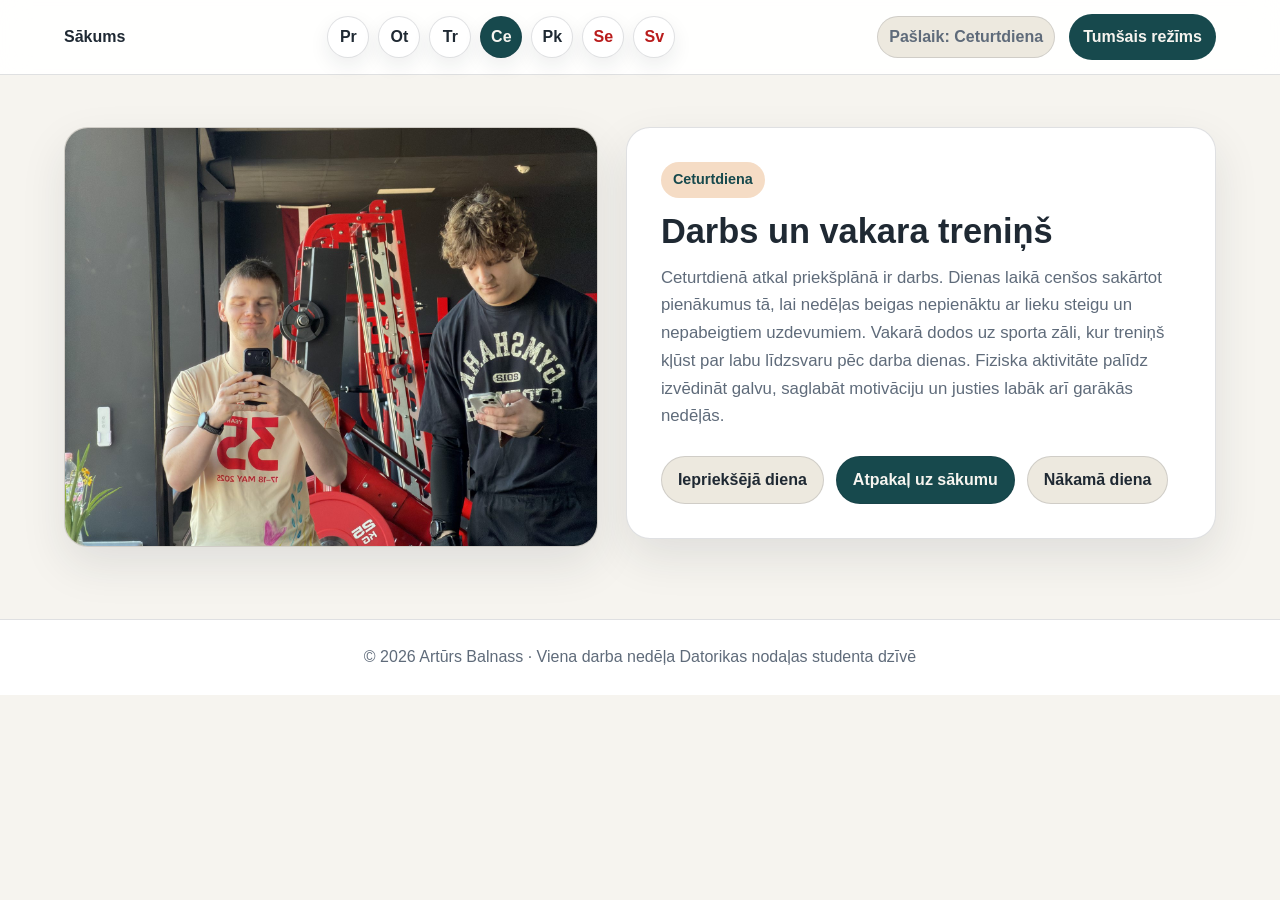
==== days/ceturtdiena.html @ 0cfbced4 "Iespējams pēdējais" ====
<!DOCTYPE html>
<html lang="lv">
<head>
  <meta charset="UTF-8" />
  <meta name="viewport" content="width=device-width, initial-scale=1.0" />
  <title>Ceturtdiena - Darbs un vakara treniņš</title>
  <link rel="stylesheet" href="../assets/css/styles.css" />
</head>
<body data-page="ceturtdiena">
  <a class="skip-link" href="#saturs">Pāriet uz saturu</a>

  <div class="topbar">
    <div class="topbar-inner">
      <a class="home-link" href="../index.html">Sākums</a>
      <nav class="day-nav" aria-label="Dienu izvēlne">
        <a class="day-button" href="pirmdiena.html" data-page-link="pirmdiena" aria-label="Pirmdiena" title="Pirmdiena">Pr</a>
        <a class="day-button" href="otrdiena.html" data-page-link="otrdiena" aria-label="Otrdiena" title="Otrdiena">Ot</a>
        <a class="day-button" href="tresdiena.html" data-page-link="tresdiena" aria-label="Trešdiena" title="Trešdiena">Tr</a>
        <a class="day-button" href="ceturtdiena.html" data-page-link="ceturtdiena" aria-label="Ceturtdiena" title="Ceturtdiena">Ce</a>
        <a class="day-button" href="piektdiena.html" data-page-link="piektdiena" aria-label="Piektdiena" title="Piektdiena">Pk</a>
        <a class="day-button weekend" href="sestdiena.html" data-page-link="sestdiena" aria-label="Sestdiena" title="Sestdiena">Se</a>
        <a class="day-button weekend" href="svetdiena.html" data-page-link="svetdiena" aria-label="Svētdiena" title="Svētdiena">Sv</a>
      </nav>
      <span class="active-day-text">Pašlaik: Ceturtdiena</span>
      <button class="mode-toggle" type="button" id="modeToggle" aria-pressed="false">Tumšais režīms</button>
    </div>
  </div>

  <main id="saturs" class="day-layout">
    <figure class="day-photo">
      <img class="photo-gym-thursday" src="../assets/images/gym-ceturtdiena.jpeg" alt="Sporta zāles treniņa foto ar trenažieriem fonā" />
    </figure>
    <article class="day-detail">
      <span class="day-label">Ceturtdiena</span>
      <h2>Darbs un vakara treniņš</h2>
      <p>
        Ceturtdienā atkal priekšplānā ir darbs. Dienas laikā cenšos sakārtot pienākumus tā, lai nedēļas beigas
        nepienāktu ar lieku steigu un nepabeigtiem uzdevumiem. Vakarā dodos uz sporta zāli, kur treniņš kļūst
        par labu līdzsvaru pēc darba dienas. Fiziska aktivitāte palīdz izvēdināt galvu, saglabāt motivāciju un
        justies labāk arī garākās nedēļās.
      </p>
      <div class="day-actions">
        <a class="text-link" href="tresdiena.html">Iepriekšējā diena</a>
        <a class="text-link primary" href="../index.html">Atpakaļ uz sākumu</a>
        <a class="text-link" href="piektdiena.html">Nākamā diena</a>
      </div>
    </article>
  </main>

  <footer>
    <p>© 2026 Artūrs Balnass · Viena darba nedēļa Datorikas nodaļas studenta dzīvē</p>
  </footer>

  <script src="../assets/js/script.js"></script>
</body>
</html>
---- assets/css/styles.css ----
:root {
  --bg: #f6f4ef;
  --surface: #ffffff;
  --surface-soft: #ede9df;
  --text: #1f2933;
  --muted: #5f6b7a;
  --primary: #2f6f73;
  --primary-strong: #17494d;
  --accent: #d99058;
  --accent-soft: #f5dcc5;
  --weekend: #b91c1c;
  --line: rgba(31, 41, 51, 0.14);
  --shadow: 0 18px 45px rgba(31, 41, 51, 0.1);
  --radius: 24px;
}

body.dark {
  --bg: #101820;
  --surface: #172330;
  --surface-soft: #203040;
  --text: #f4f7fb;
  --muted: #c4ccd6;
  --primary: #7fcfd1;
  --primary-strong: #b7f3f0;
  --accent: #f1b36f;
  --accent-soft: #45311f;
  --weekend: #ff8a8a;
  --line: rgba(244, 247, 251, 0.18);
  --shadow: 0 18px 45px rgba(0, 0, 0, 0.35);
}

* {
  box-sizing: border-box;
  margin: 0;
  padding: 0;
}

html {
  scroll-behavior: smooth;
}

body {
  font-family: Arial, Helvetica, sans-serif;
  background: var(--bg);
  color: var(--text);
  line-height: 1.65;
  transition: background 0.25s ease, color 0.25s ease;
}

button,
a {
  font: inherit;
}

a {
  color: var(--primary-strong);
}

a:focus-visible,
button:focus-visible {
  outline: 3px solid var(--accent);
  outline-offset: 4px;
}

.skip-link {
  position: absolute;
  top: -50px;
  left: 16px;
  z-index: 999;
  padding: 10px 14px;
  border-radius: 999px;
  background: var(--text);
  color: var(--bg);
}

.skip-link:focus {
  top: 16px;
}

.site-header {
  min-height: 70vh;
  display: grid;
  place-items: center;
  padding: 32px 5vw 48px;
  background:
    radial-gradient(circle at top left, rgba(217, 144, 88, 0.28), transparent 32%),
    linear-gradient(135deg, var(--surface), var(--surface-soft));
  border-bottom: 1px solid var(--line);
}

.day-header {
  min-height: 48vh;
}

.hero {
  width: min(1180px, 100%);
  display: grid;
  grid-template-columns: 1.05fr 0.95fr;
  gap: 44px;
  align-items: center;
}

.eyebrow {
  color: var(--primary-strong);
  font-weight: 700;
  text-transform: uppercase;
  letter-spacing: 0.12em;
  font-size: 0.85rem;
  margin-bottom: 14px;
}

h1 {
  font-size: clamp(2.1rem, 5vw, 5rem);
  line-height: 1.05;
  max-width: 780px;
  margin-bottom: 22px;
}

.lead {
  max-width: 680px;
  color: var(--muted);
  font-size: clamp(1.02rem, 2vw, 1.25rem);
  margin-bottom: 28px;
}

.author-box {
  display: inline-flex;
  flex-wrap: wrap;
  gap: 10px;
  align-items: center;
  padding: 10px 14px;
  background: var(--surface);
  border: 1px solid var(--line);
  border-radius: 999px;
  box-shadow: var(--shadow);
  color: var(--muted);
}

.author-box strong {
  color: var(--text);
}

.hero-visual {
  position: relative;
  overflow: hidden;
  min-height: 430px;
  border: 1px solid var(--line);
  border-radius: 34px;
  background: var(--surface);
  box-shadow: var(--shadow);
}

.hero-visual img,
.day-card-link img,
.day-photo img {
  display: block;
  width: 100%;
  height: 100%;
  object-fit: cover;
  transition: transform 0.28s ease, filter 0.28s ease;
}

.photo-job-desk,
.photo-concert {
  object-position: center;
}

.photo-main {
  object-position: center 58%;
  transform: scale(1.16);
  transform-origin: center 62%;
}

.photo-job-outside {
  object-position: center 55%;
}

.photo-gym-tuesday,
.photo-school-work,
.photo-marathon {
  object-position: center 45%;
}

.photo-gym-thursday {
  object-position: center 40%;
}

.day-card-link .photo-job-outside {
  object-position: center 52%;
}

.day-card-link .photo-gym-tuesday,
.day-card-link .photo-school-work,
.day-card-link .photo-marathon {
  object-position: center 42%;
}

.day-card-link .photo-gym-thursday {
  object-position: center 36%;
}

.day-photo .photo-job-outside {
  object-position: center 58%;
}

.day-photo .photo-gym-tuesday,
.day-photo .photo-school-work,
.day-photo .photo-marathon {
  object-position: center 48%;
}

.day-photo .photo-gym-thursday {
  object-position: center 42%;
}

.topbar {
  position: sticky;
  top: 0;
  z-index: 100;
  background: color-mix(in srgb, var(--surface) 92%, transparent);
  backdrop-filter: blur(14px);
  border-bottom: 1px solid var(--line);
}

.topbar-inner {
  width: min(1180px, 90vw);
  margin: 0 auto;
  display: grid;
  grid-template-columns: auto 1fr auto auto;
  align-items: center;
  gap: 14px;
  padding: 14px 0;
}

.home-link {
  text-decoration: none;
  color: var(--text);
  font-weight: 800;
  white-space: nowrap;
}

.home-link:hover,
.home-link[aria-current="page"] {
  color: var(--primary-strong);
  text-decoration: underline;
  text-underline-offset: 5px;
}

.day-nav {
  display: flex;
  gap: 9px;
  flex-wrap: wrap;
  justify-content: center;
}

.day-button {
  width: 42px;
  height: 42px;
  display: grid;
  place-items: center;
  border: 1px solid var(--line);
  border-radius: 999px;
  background: var(--surface);
  color: var(--text);
  text-decoration: none;
  font-weight: 900;
  box-shadow: 0 8px 20px rgba(31, 41, 51, 0.08);
  transition: transform 0.18s ease, background 0.18s ease, color 0.18s ease;
}

.day-button:hover {
  transform: translateY(-2px);
  background: var(--surface-soft);
}

.day-button.active,
.day-button[aria-current="page"] {
  background: var(--primary-strong);
  color: var(--bg);
}

.day-button.weekend {
  color: var(--weekend);
}

.day-button.weekend.active,
.day-button.weekend[aria-current="page"] {
  background: var(--weekend);
  color: #fff;
}

.active-day-text {
  justify-self: end;
  width: max-content;
  padding: 7px 11px;
  border: 1px solid var(--line);
  border-radius: 999px;
  background: var(--surface-soft);
  color: var(--muted);
  font-weight: 700;
  text-align: right;
  white-space: nowrap;
}

.mode-toggle {
  border: 0;
  border-radius: 999px;
  padding: 10px 14px;
  background: var(--primary-strong);
  color: var(--bg);
  cursor: pointer;
  font-weight: 700;
  white-space: nowrap;
}

main {
  width: min(1180px, 90vw);
  margin: 0 auto;
  padding: 52px 0 72px;
}

.intro-note,
.section-card,
.day-detail,
.closing {
  background: var(--surface);
  border: 1px solid var(--line);
  border-radius: var(--radius);
  box-shadow: var(--shadow);
}

.intro-note {
  display: grid;
  grid-template-columns: 0.7fr 1.3fr;
  gap: 24px;
  align-items: start;
  padding: 28px;
  margin-bottom: 28px;
}

.intro-note h2,
.section-card h2,
.day-detail h2,
.closing h2 {
  line-height: 1.15;
  font-size: clamp(1.45rem, 3vw, 2.15rem);
}

.intro-note p,
.section-card p,
.day-detail p,
.closing p {
  color: var(--muted);
  margin-top: 12px;
}

.week-grid {
  display: grid;
  grid-template-columns: repeat(2, minmax(0, 1fr));
  gap: 24px;
}

.section-card {
  padding: 24px;
}

.day-card-link {
  min-height: 360px;
  display: flex;
  flex-direction: column;
  color: var(--text);
  text-decoration: none;
  transition: transform 0.18s ease, box-shadow 0.18s ease;
}

.day-card-link:hover {
  transform: translateY(-3px);
  box-shadow: 0 22px 52px rgba(31, 41, 51, 0.14);
}

.day-card-link:hover img {
  transform: scale(1.035);
  filter: saturate(1.04);
}

.day-card-link img {
  height: 210px;
  margin-bottom: 18px;
  border-radius: 20px;
  border: 1px solid var(--line);
  background: var(--surface-soft);
}

.featured-card {
  grid-column: 1 / -1;
  display: grid;
  grid-template-columns: 0.9fr 1.1fr;
  gap: 24px;
  align-items: center;
}

.featured-card img {
  height: 280px;
  margin-bottom: 0;
}

.day-label {
  display: inline-block;
  width: max-content;
  margin-bottom: 14px;
  padding: 6px 12px;
  border-radius: 999px;
  background: var(--accent-soft);
  color: var(--primary-strong);
  font-weight: 800;
  font-size: 0.9rem;
}

.weekend-label {
  color: var(--weekend);
}

.day-layout {
  display: grid;
  grid-template-columns: 0.95fr 1.05fr;
  gap: 28px;
  align-items: start;
}

.day-photo {
  overflow: hidden;
  height: 420px;
  border: 1px solid var(--line);
  border-radius: var(--radius);
  background: var(--surface-soft);
  box-shadow: var(--shadow);
}

.day-detail {
  padding: 34px;
}

.day-detail p {
  font-size: 1.05rem;
}

.day-actions {
  display: flex;
  flex-wrap: wrap;
  gap: 12px;
  margin-top: 26px;
}

.text-link {
  display: inline-flex;
  align-items: center;
  min-height: 44px;
  padding: 10px 16px;
  border: 1px solid var(--line);
  border-radius: 999px;
  background: var(--surface-soft);
  color: var(--text);
  text-decoration: none;
  font-weight: 800;
  transition: transform 0.18s ease, background 0.18s ease;
}

.text-link.primary {
  background: var(--primary-strong);
  color: var(--bg);
}

.text-link:hover {
  transform: translateY(-2px);
}

.closing {
  margin-top: 28px;
  background: var(--primary-strong);
  color: var(--bg);
  padding: 34px;
}

.closing p {
  color: color-mix(in srgb, var(--bg) 82%, transparent);
  max-width: 860px;
}

footer {
  border-top: 1px solid var(--line);
  background: var(--surface);
  color: var(--muted);
  padding: 24px 5vw;
  text-align: center;
}

@media (prefers-reduced-motion: reduce) {
  html {
    scroll-behavior: auto;
  }

  *,
  *::before,
  *::after {
    transition-duration: 0.01ms !important;
    animation-duration: 0.01ms !important;
    animation-iteration-count: 1 !important;
  }

  .photo-main,
  .day-card-link:hover,
  .day-card-link:hover img,
  .text-link:hover,
  .day-button:hover {
    transform: none;
  }
}

@media (max-width: 980px) {
  .site-header {
    min-height: auto;
  }

  .hero,
  .day-layout {
    grid-template-columns: 1fr;
  }

  .hero-visual {
    min-height: 330px;
  }

  .day-photo {
    height: 320px;
  }

  .topbar-inner {
    grid-template-columns: auto 1fr auto;
  }

  .active-day-text {
    display: none;
  }

  .intro-note,
  .featured-card {
    grid-template-columns: 1fr;
  }

  .featured-card img {
    height: 220px;
  }
}

@media (max-width: 700px) {
  .topbar-inner {
    width: min(94vw, 1180px);
    grid-template-columns: 1fr;
    align-items: stretch;
  }

  .home-link {
    text-align: center;
  }

  .day-nav {
    display: grid;
    grid-template-columns: repeat(7, 1fr);
    gap: 7px;
  }

  .day-button {
    width: 100%;
    height: 40px;
  }

  .mode-toggle {
    width: 100%;
  }

  main {
    width: min(94vw, 1180px);
    padding-top: 30px;
  }

  .week-grid {
    grid-template-columns: 1fr;
  }

  .intro-note,
  .section-card,
  .day-detail,
  .closing {
    padding: 20px;
    border-radius: 18px;
  }

  .day-card-link,
  .day-photo {
    min-height: auto;
  }

  .day-photo {
    height: 240px;
  }

  .hero-visual {
    min-height: 270px;
    border-radius: 24px;
  }

  .day-card-link img,
  .featured-card img {
    height: 190px;
  }
}
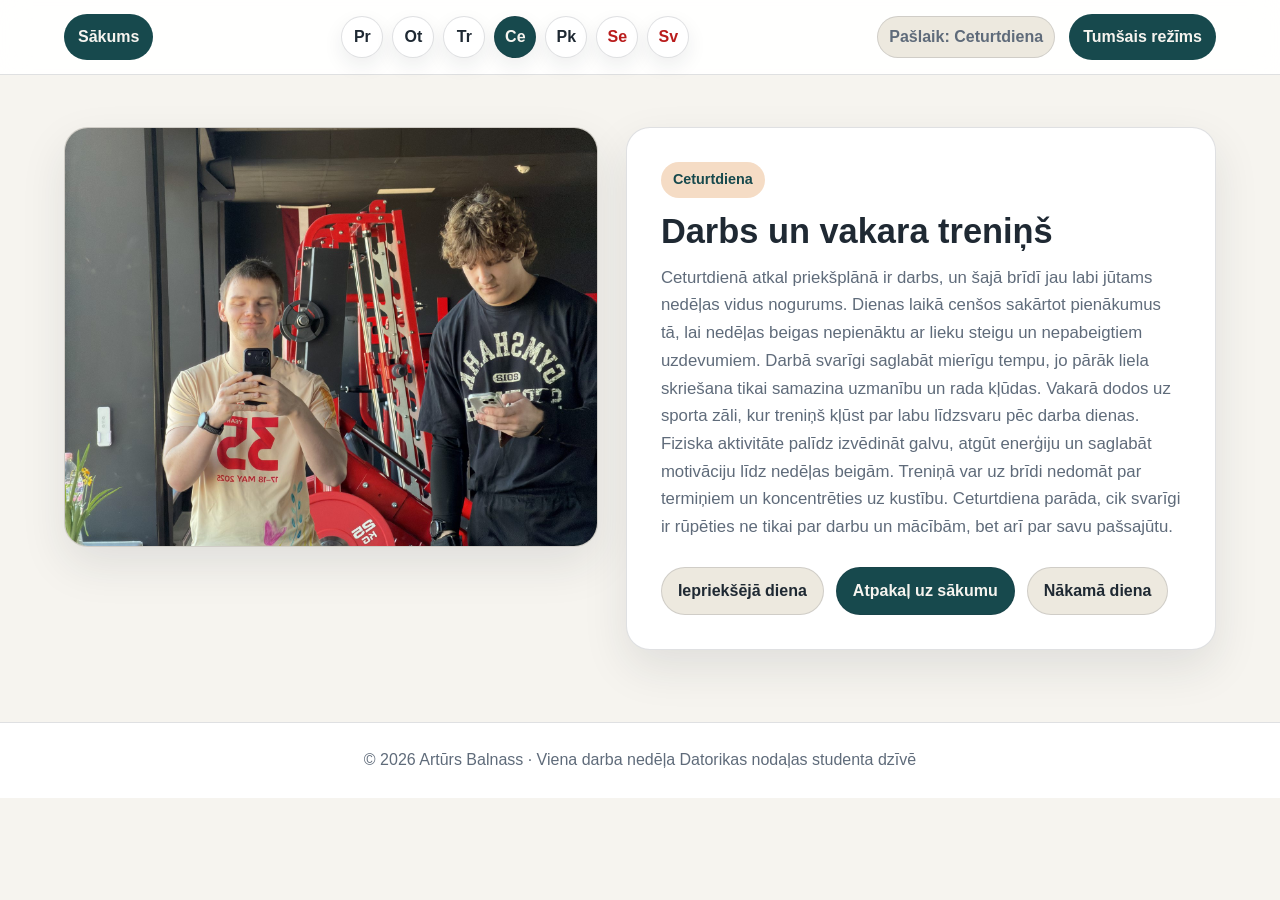
==== commit 27738665: "Noteikti pēdējais" ====
--- a/days/ceturtdiena.html
+++ b/days/ceturtdiena.html
@@ -34,10 +34,13 @@
       <span class="day-label">Ceturtdiena</span>
       <h2>Darbs un vakara treniņš</h2>
       <p>
-        Ceturtdienā atkal priekšplānā ir darbs. Dienas laikā cenšos sakārtot pienākumus tā, lai nedēļas beigas
-        nepienāktu ar lieku steigu un nepabeigtiem uzdevumiem. Vakarā dodos uz sporta zāli, kur treniņš kļūst
-        par labu līdzsvaru pēc darba dienas. Fiziska aktivitāte palīdz izvēdināt galvu, saglabāt motivāciju un
-        justies labāk arī garākās nedēļās.
+        Ceturtdienā atkal priekšplānā ir darbs, un šajā brīdī jau labi jūtams nedēļas vidus nogurums. Dienas
+        laikā cenšos sakārtot pienākumus tā, lai nedēļas beigas nepienāktu ar lieku steigu un nepabeigtiem
+        uzdevumiem. Darbā svarīgi saglabāt mierīgu tempu, jo pārāk liela skriešana tikai samazina uzmanību un
+        rada kļūdas. Vakarā dodos uz sporta zāli, kur treniņš kļūst par labu līdzsvaru pēc darba dienas. Fiziska
+        aktivitāte palīdz izvēdināt galvu, atgūt enerģiju un saglabāt motivāciju līdz nedēļas beigām. Treniņā
+        var uz brīdi nedomāt par termiņiem un koncentrēties uz kustību. Ceturtdiena parāda, cik svarīgi ir
+        rūpēties ne tikai par darbu un mācībām, bet arī par savu pašsajūtu.
       </p>
       <div class="day-actions">
         <a class="text-link" href="tresdiena.html">Iepriekšējā diena</a>
--- a/assets/css/styles.css
+++ b/assets/css/styles.css
@@ -12,6 +12,9 @@
   --line: rgba(31, 41, 51, 0.14);
   --shadow: 0 18px 45px rgba(31, 41, 51, 0.1);
   --radius: 24px;
+  --pill-radius: 999px;
+  --content-width: min(1180px, 90vw);
+  --content-width-mobile: min(94vw, 1180px);
 }
 
 body.dark {
@@ -68,7 +71,7 @@
   left: 16px;
   z-index: 999;
   padding: 10px 14px;
-  border-radius: 999px;
+  border-radius: var(--pill-radius);
   background: var(--text);
   color: var(--bg);
 }
@@ -86,10 +89,6 @@
     radial-gradient(circle at top left, rgba(217, 144, 88, 0.28), transparent 32%),
     linear-gradient(135deg, var(--surface), var(--surface-soft));
   border-bottom: 1px solid var(--line);
-}
-
-.day-header {
-  min-height: 48vh;
 }
 
 .hero {
@@ -131,7 +130,7 @@
   padding: 10px 14px;
   background: var(--surface);
   border: 1px solid var(--line);
-  border-radius: 999px;
+  border-radius: var(--pill-radius);
   box-shadow: var(--shadow);
   color: var(--muted);
 }
@@ -143,7 +142,7 @@
 .hero-visual {
   position: relative;
   overflow: hidden;
-  min-height: 430px;
+  height: 430px;
   border: 1px solid var(--line);
   border-radius: 34px;
   background: var(--surface);
@@ -160,29 +159,10 @@
   transition: transform 0.28s ease, filter 0.28s ease;
 }
 
-.photo-job-desk,
-.photo-concert {
-  object-position: center;
-}
-
 .photo-main {
   object-position: center 58%;
   transform: scale(1.16);
   transform-origin: center 62%;
-}
-
-.photo-job-outside {
-  object-position: center 55%;
-}
-
-.photo-gym-tuesday,
-.photo-school-work,
-.photo-marathon {
-  object-position: center 45%;
-}
-
-.photo-gym-thursday {
-  object-position: center 40%;
 }
 
 .day-card-link .photo-job-outside {
@@ -223,7 +203,7 @@
 }
 
 .topbar-inner {
-  width: min(1180px, 90vw);
+  width: var(--content-width);
   margin: 0 auto;
   display: grid;
   grid-template-columns: auto 1fr auto auto;
@@ -232,18 +212,23 @@
   padding: 14px 0;
 }
 
+.home-link,
+.mode-toggle {
+  display: inline-flex;
+  align-items: center;
+  justify-content: center;
+  min-height: 44px;
+  padding: 10px 14px;
+  border: 0;
+  border-radius: var(--pill-radius);
+  background: var(--primary-strong);
+  color: var(--bg);
+  font-weight: 800;
+  white-space: nowrap;
+}
+
 .home-link {
   text-decoration: none;
-  color: var(--text);
-  font-weight: 800;
-  white-space: nowrap;
-}
-
-.home-link:hover,
-.home-link[aria-current="page"] {
-  color: var(--primary-strong);
-  text-decoration: underline;
-  text-underline-offset: 5px;
 }
 
 .day-nav {
@@ -259,7 +244,7 @@
   display: grid;
   place-items: center;
   border: 1px solid var(--line);
-  border-radius: 999px;
+  border-radius: var(--pill-radius);
   background: var(--surface);
   color: var(--text);
   text-decoration: none;
@@ -294,7 +279,7 @@
   width: max-content;
   padding: 7px 11px;
   border: 1px solid var(--line);
-  border-radius: 999px;
+  border-radius: var(--pill-radius);
   background: var(--surface-soft);
   color: var(--muted);
   font-weight: 700;
@@ -303,18 +288,11 @@
 }
 
 .mode-toggle {
-  border: 0;
-  border-radius: 999px;
-  padding: 10px 14px;
-  background: var(--primary-strong);
-  color: var(--bg);
   cursor: pointer;
-  font-weight: 700;
-  white-space: nowrap;
 }
 
 main {
-  width: min(1180px, 90vw);
+  width: var(--content-width);
   margin: 0 auto;
   padding: 52px 0 72px;
 }
@@ -409,7 +387,7 @@
   width: max-content;
   margin-bottom: 14px;
   padding: 6px 12px;
-  border-radius: 999px;
+  border-radius: var(--pill-radius);
   background: var(--accent-soft);
   color: var(--primary-strong);
   font-weight: 800;
@@ -457,7 +435,7 @@
   min-height: 44px;
   padding: 10px 16px;
   border: 1px solid var(--line);
-  border-radius: 999px;
+  border-radius: var(--pill-radius);
   background: var(--surface-soft);
   color: var(--text);
   text-decoration: none;
@@ -527,7 +505,7 @@
   }
 
   .hero-visual {
-    min-height: 330px;
+    height: 330px;
   }
 
   .day-photo {
@@ -554,13 +532,9 @@
 
 @media (max-width: 700px) {
   .topbar-inner {
-    width: min(94vw, 1180px);
+    width: var(--content-width-mobile);
     grid-template-columns: 1fr;
     align-items: stretch;
-  }
-
-  .home-link {
-    text-align: center;
   }
 
   .day-nav {
@@ -579,7 +553,7 @@
   }
 
   main {
-    width: min(94vw, 1180px);
+    width: var(--content-width-mobile);
     padding-top: 30px;
   }
 
@@ -595,8 +569,7 @@
     border-radius: 18px;
   }
 
-  .day-card-link,
-  .day-photo {
+  .day-card-link {
     min-height: auto;
   }
 
@@ -605,7 +578,7 @@
   }
 
   .hero-visual {
-    min-height: 270px;
+    height: 270px;
     border-radius: 24px;
   }
 
@@ -613,4 +586,4 @@
   .featured-card img {
     height: 190px;
   }
-}
+}
